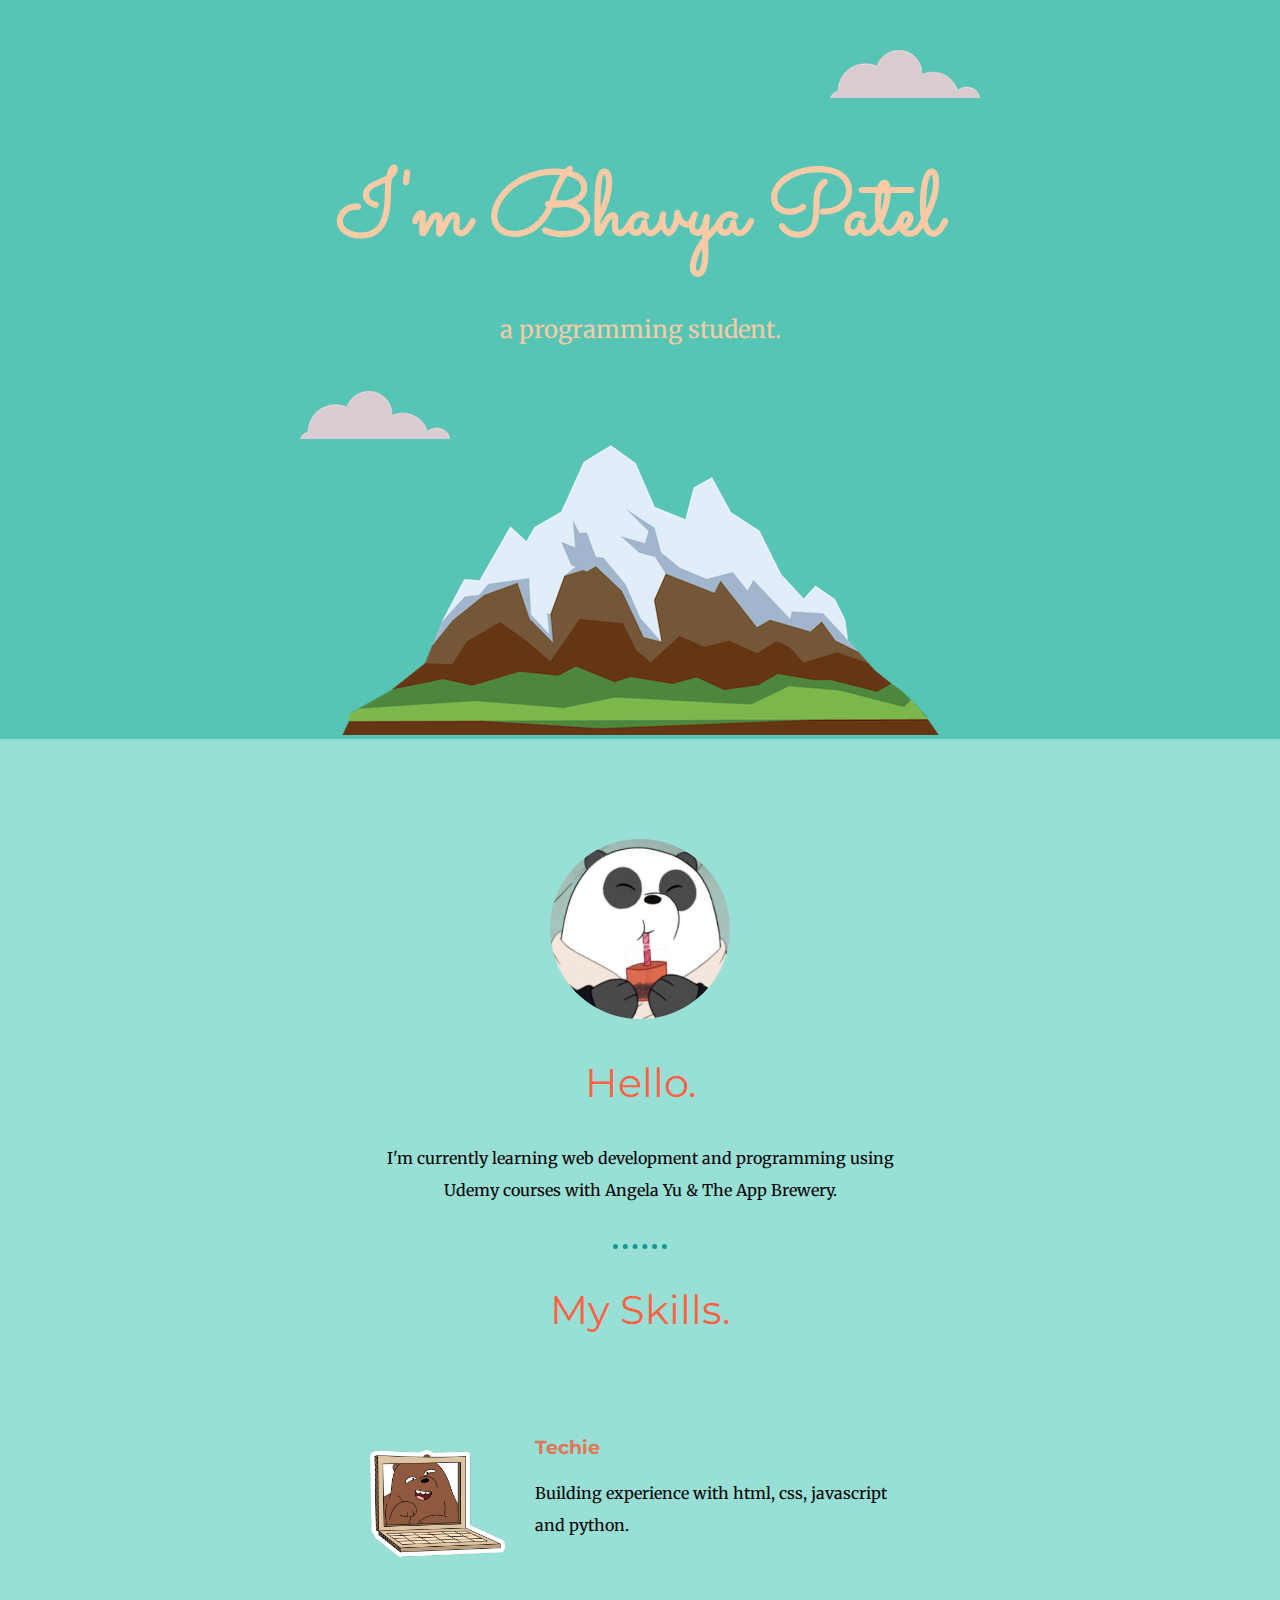
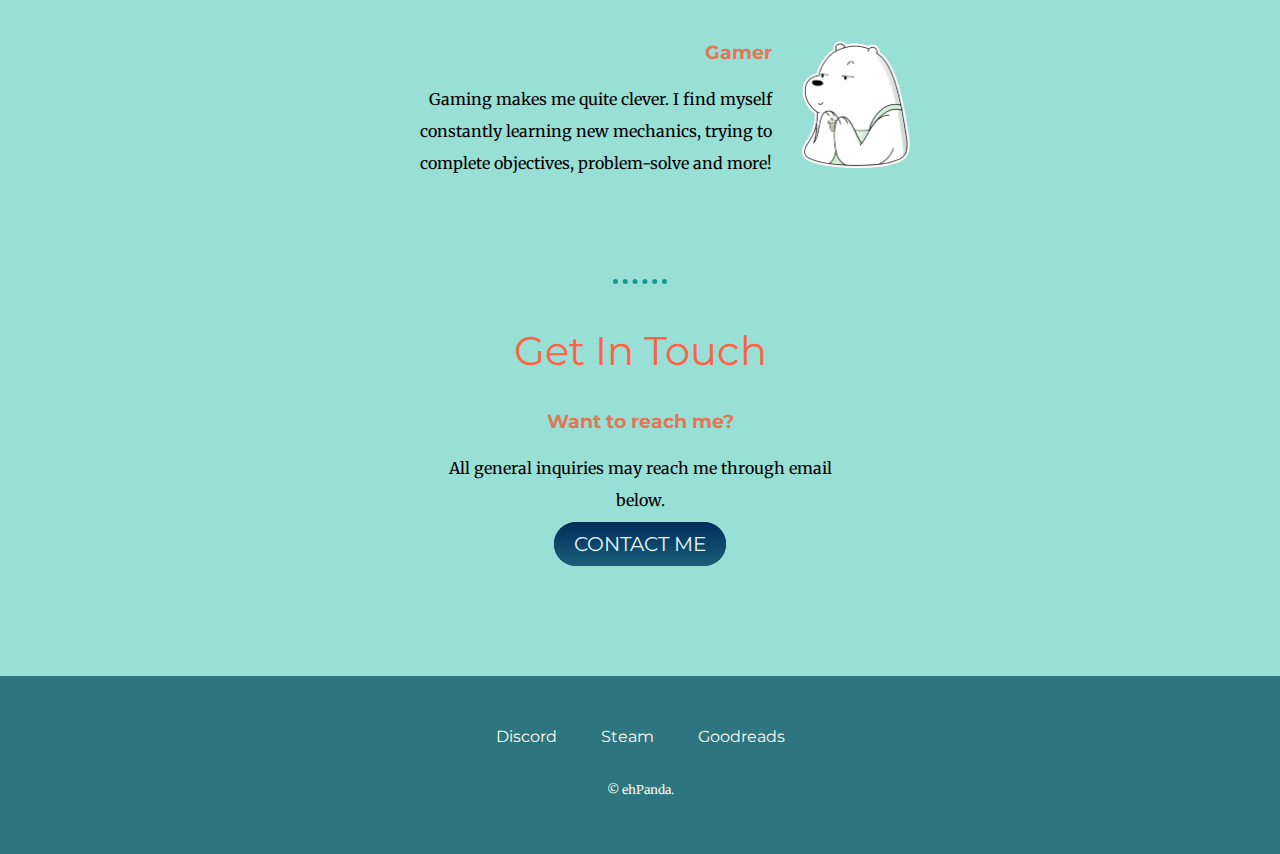
==== index.html @ a75b069c "Add files via upload" ====
<!DOCTYPE html>

    <head>
        <meta charset="UTF-8"></meta>
        <Title>My Site</Title>
        <link rel= "stylesheet" href="style.css">
        <link rel= "icon" href="images/favicon.ico">
        <link rel="preconnect" href="https://fonts.googleapis.com">
        <link rel="preconnect" href="https://fonts.gstatic.com" crossorigin>
        <link href="https://fonts.googleapis.com/css2?family=Merriweather&family=Montserrat&family=Sacramento&display=swap" rel="stylesheet">


    </head>


    <body>
        

        <div class = "top">
            <img class= cloud1 src="./assests/images/cloud.png" alt="cloud">
            <h1>I'm Bhavya Patel</h1>
            <p class="title2">a programming student.</p>
            <img class = cloud2 src="./assests/images/cloud.png" alt="cloud">
            <img src="./assests/images/mountain.png" alt="mountain">

        </div>


        <div class="middle">
            <div class="profile">
              <img src="./assests/images/panda.png" alt="panda" width="180px" height="180px">
              <h2>Hello.</h2>
              <p class="intro">I'm currently learning web development and programming using Udemy courses with Angela Yu & The App Brewery. </p>
            </div>
            <hr>
            <div class="skills">
              <h2>My Skills.</h2>
              <div class="skill-row1">
                <img class="grizz" src="./assests/images/grizz.png" alt="grizz">
                <h3>Techie</h3>
                <p>Building experience with html, css, javascript and python. </p>
              </div>
              <div class="skill-row2">
                <img class="ice" src="./assests/images/ice.png" alt="ice">
                <h3>Gamer</h3>
                <p>Gaming makes me quite clever. I find myself constantly learning new mechanics, trying to complete objectives, problem-solve and more!  </p>
              </div>
            </div>
            <hr>
            <div class="contact-me">
              <h2>Get In Touch</h2>
              <h3>Want to reach me?</h3>
              <p>All general inquiries may reach me through email below.</p>
              <a class="btn" href="mailto: jks0328@outlook.com">CONTACT ME</a>
            </div>
          </div>

          <div class="bottom">
            <a class="footer-link" href="https://discordapp.com/users/ehPanda#7200">Discord</a>
            <a class="footer-link" href="https://steamcommunity.com/id/iyahpanda/">Steam</a>
            <a class="footer-link" href="https://www.goodreads.com/user/show/150892840-jaz">Goodreads</a>
            <p class="copyright">© ehPanda.</p>
          </div>
          

    </body>

</html>
---- style.css ----
body{
    margin: 0px;
    text-align: center;
    font-family: 'Merriweather', serif;
}

hr{
    border: none;
    border-top: dotted;
    border-top-width: 5px;
    border-color: #159895;
    width: 5%;
}

h1{
    font-size: 5.625rem;
    margin: 50px auto 0 auto;
    font-family: 'Sacramento', cursive;
    color: #F8CBA6;

}

h2{
    font-size: 2.5rem;
    font-family: 'Montserrat', sans-serif;
    font-weight: normal;
    color:#FE6244;
    padding: 2px;
}

h3{
    font-family: 'Montserrat', sans-serif;
    color:  #DF7857;
    
}


p{
    line-height: 2;   
}


/************************************************************* # CLASS SELECTORS*****************************************************************/   


.top{
    background-color: #57C5B6;
    position: relative;
    padding-top: 100px;  
}


.title2{
    font-size:1.5rem;
    color:#F8CBA6;
}

.cloud1{
    position: absolute;
    right: 300px;
    top: 50px;
}

.cloud2{
    position:absolute;
    left: 300px;
    bottom: 300px;
}


.middle{
    background-color: #98DFD6;
    padding: 100px;
    margin: 0;
}

.skill-row1{
    margin: 100px auto 100px auto;
    width:50%;
    text-align: left;  
}

.skill-row2{
    margin: 100px auto 100px auto;
    width:50%;
    text-align: right;  
}

.intro{
    width: 50%;
    padding-bottom: 30px;
    margin: auto;
}

.grizz{
    width:25%;
    margin-right: 30px;
    float: left;
}


.ice{
    width:20%;
    margin-left: 30px;
    float: right;

}

.contact-me{
    width: 40%;
    margin: 40px auto 0;
    padding-bottom: 20px;

}

.btn { 
    background: #002B5B;
    background-image: -webkit-linear-gradient(top, #002B5B, #1A5F7A);
    background-image: -moz-linear-gradient(top, #002B5B, #1A5F7A);
    background-image: -ms-linear-gradient(top, #002B5B, #1A5F7A);
    background-image: -o-linear-gradient(top, #002B5B, #1A5F7A);
    background-image: linear-gradient(to bottom, #002B5B, #1A5F7A);
    -webkit-border-radius: 28;
    -moz-border-radius: 28;
    border-radius: 28px;
    font-family: "Montserrat", sans-serif;
    color: #e6faf7;
    font-size: 20px;
    padding: 10px 20px 10px 20px;
    text-decoration: none;
  }
  
.btn:hover {
    background: #2D767F;
    background-image: -webkit-linear-gradient(top, #2D767F, #02181a);
    background-image: -moz-linear-gradient(top, #2D767F, #02181a);
    background-image: -ms-linear-gradient(top, #2D767F, #02181a);
    background-image: -o-linear-gradient(top, #2D767F, #02181a);
    background-image: linear-gradient(to bottom, #2D767F, #02181a);
    text-decoration: none;
}


.bottom{
    background-color: #2D767F;
    padding: 50px 0 20px;
}


.footer-link{
    color: #FFFBEB;
    font-family: "Montserrat", sans-serif;
    margin: 10px 20px;
    text-decoration: none;
}

.footer-link:hover{
    color: paleturquoise
}

.copyright{
    color: #FFFBEB;
    font-size: 0.75rem;
    padding: 20px 0;
}
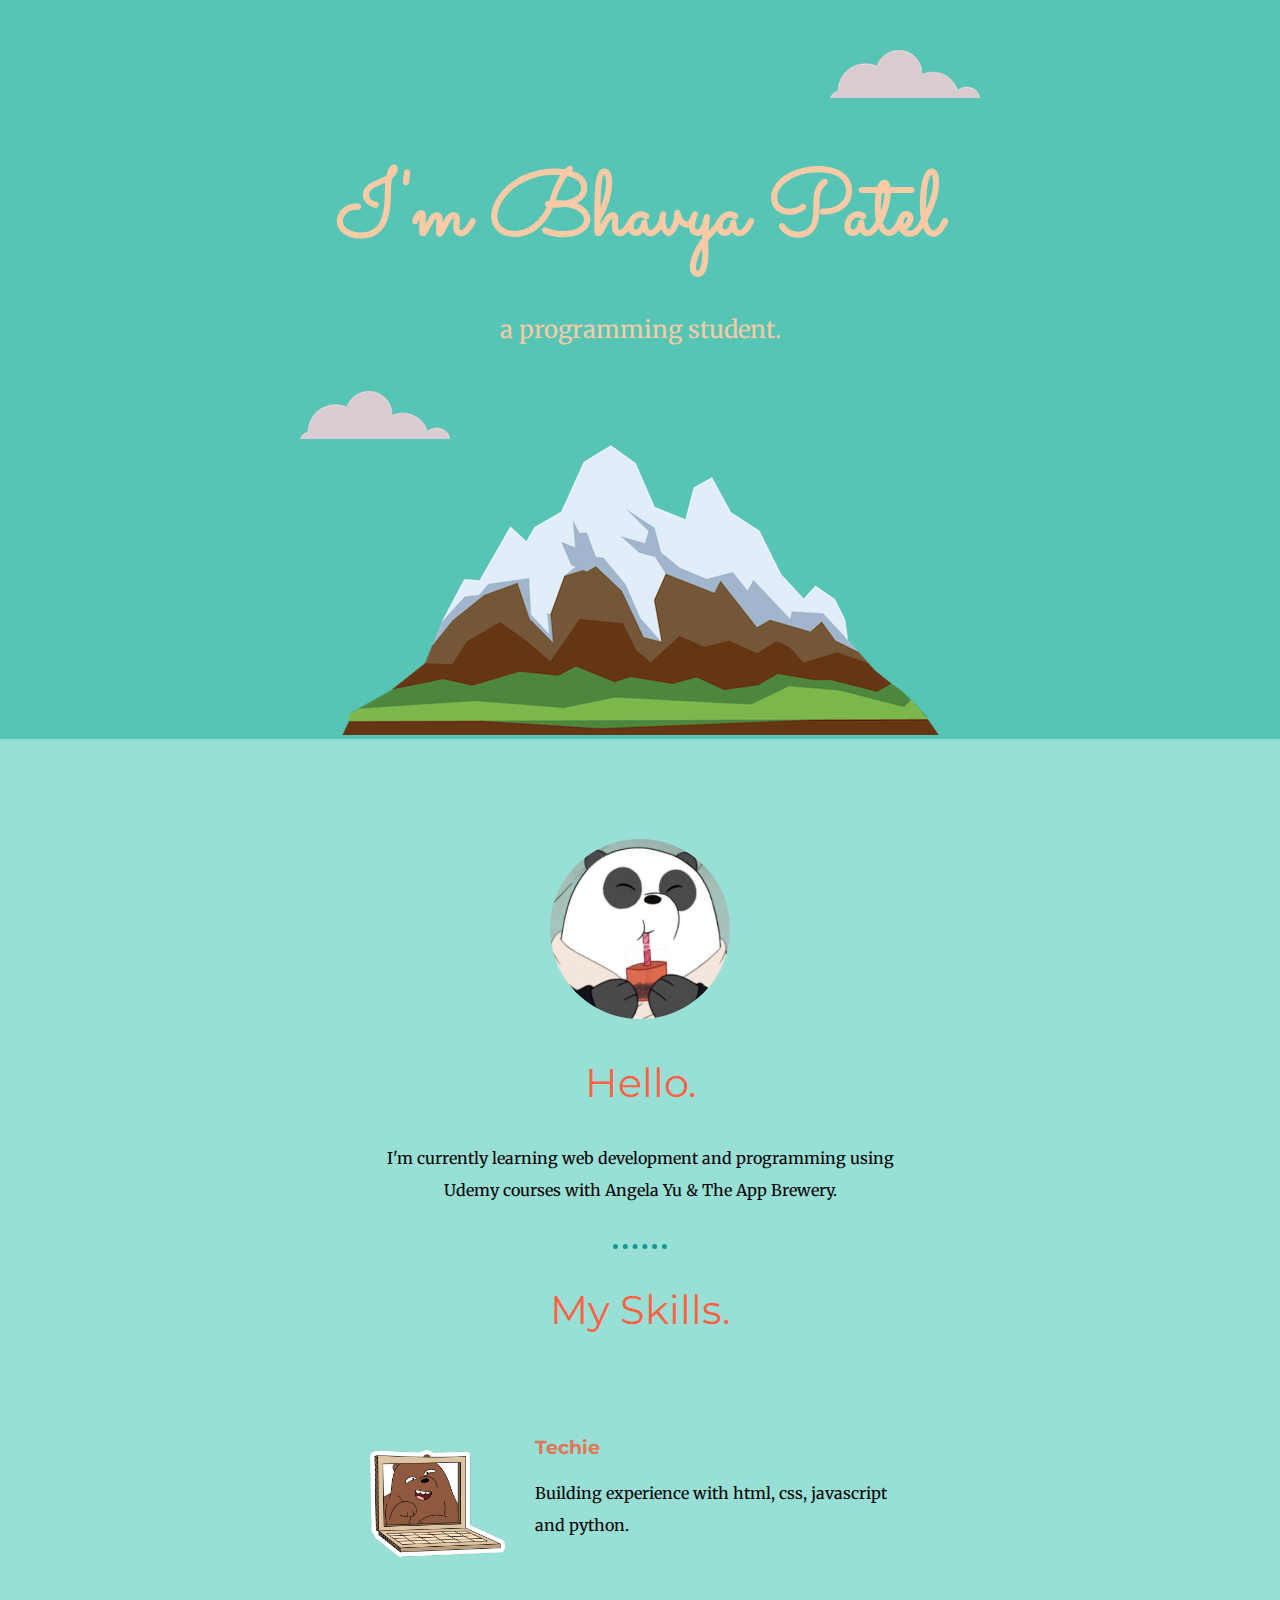
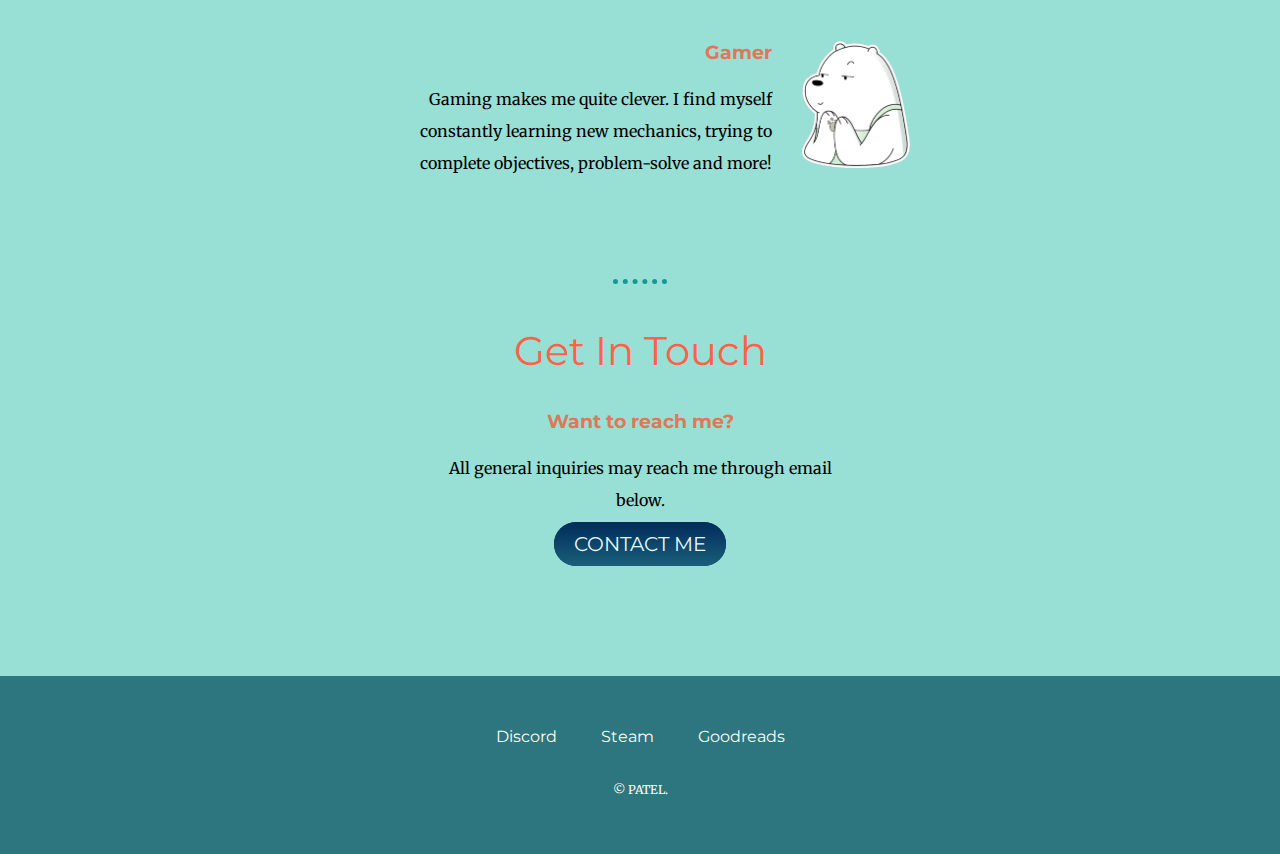
==== commit c1285be2: "Update index.html" ====
--- a/index.html
+++ b/index.html
@@ -51,7 +51,7 @@
               <h2>Get In Touch</h2>
               <h3>Want to reach me?</h3>
               <p>All general inquiries may reach me through email below.</p>
-              <a class="btn" href="mailto: jks0328@outlook.com">CONTACT ME</a>
+              <a class="btn" href="mailto: bhavyampatel19@gmail.com">CONTACT ME</a>
             </div>
           </div>
 
@@ -59,10 +59,10 @@
             <a class="footer-link" href="https://discordapp.com/users/ehPanda#7200">Discord</a>
             <a class="footer-link" href="https://steamcommunity.com/id/iyahpanda/">Steam</a>
             <a class="footer-link" href="https://www.goodreads.com/user/show/150892840-jaz">Goodreads</a>
-            <p class="copyright">© ehPanda.</p>
+            <p class="copyright">© PATEL.</p>
           </div>
           
 
     </body>
 
-</html>+</html>
